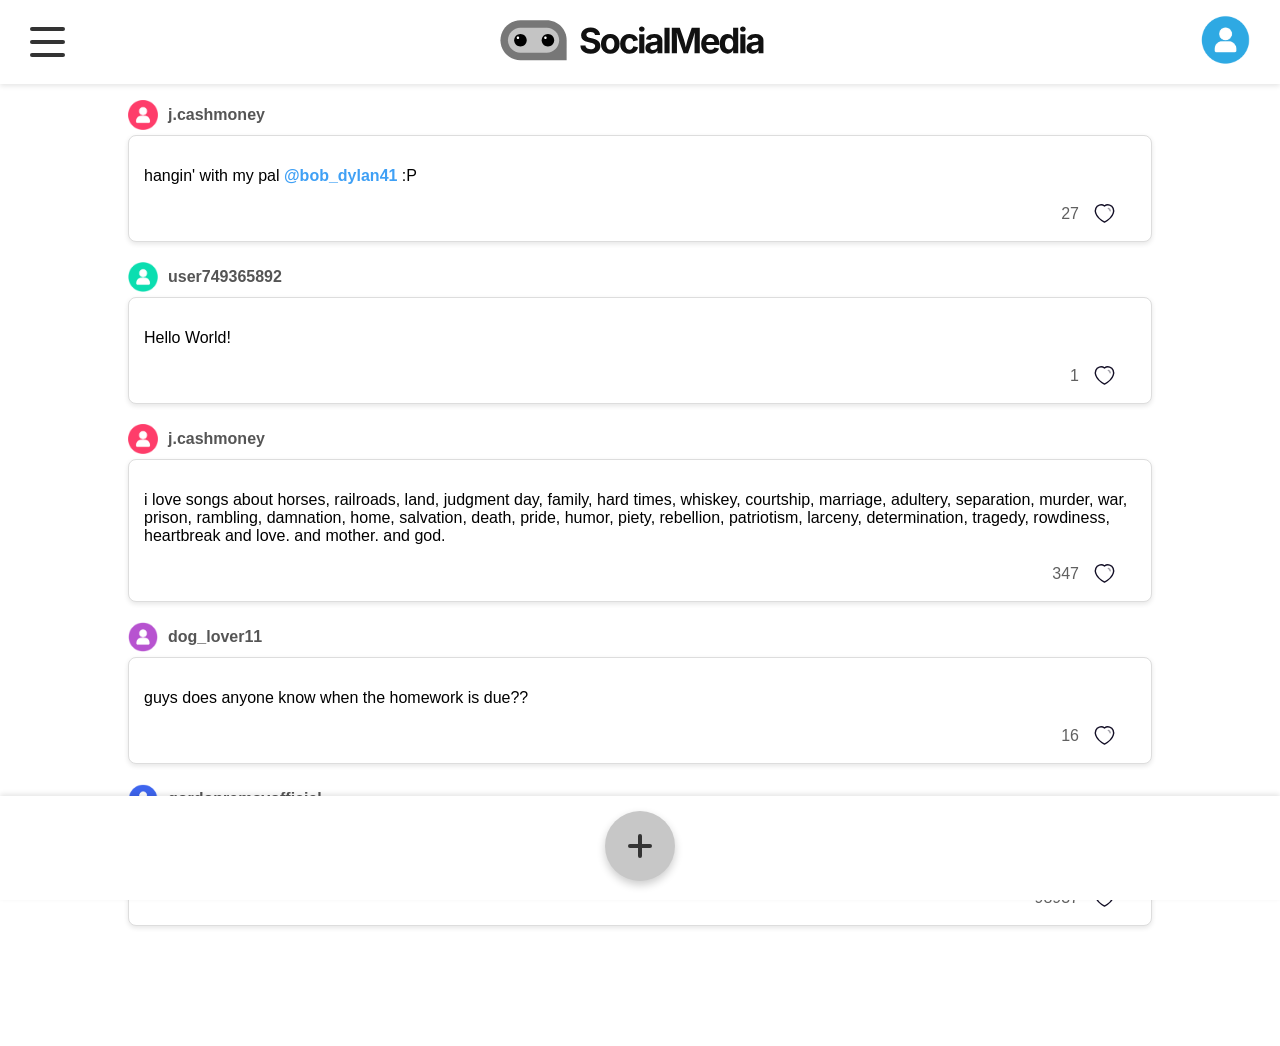
==== index.html @ b09e9049 "index" ====
<!DOCTYPE html>
<html lang="en">
<head>
    <meta charset="UTF-8">
    <meta name="viewport" content="width=device-width, initial-scale=1.0">
    <title>Homepage</title>
    <link rel="stylesheet" href="../global.css">
    <link rel="stylesheet" href="homepage.css">
</head>
<body>
    <div class="navbar">
        <div class="hamburger" id="hamburger-btn">
            <div class="line"></div>
            <div class="line"></div>
            <div class="line"></div>
        </div>
        <div>
            <a href="index.html"> <img src="../images/logoipsum-custom-logo.svg" alt="logo"></a>
        </div>
        <div class="myprofile">
            <img src="../images/sky-pfp.png" alt="sky pfp icon" style="width: 50px; height: 50px;">
        </div>
    </div>
    
    <div class="post-container">
        <div class="post bob-post" id="bob-post-1" style="display: none;">
            <div class="username"> <img src="../images/green-pfp.png" alt="green pfp icon" style="width: 30px; height: 30px; margin-right: 10px;"><a href="../Sam/user-profile.html">bob_dylan41</a></div>
            <div class="content" id="profile-p2">
                <p> hangin' with my pal <span class="mention">@j.cashmoney</span> :P</p>
                <div class="like-container">
                    <span class="counter">14</span>
                    <button type="button" class="likeButton">
                        <svg class="heart-icon" viewBox="0 0 24 24" width="23" height="23" xmlns="http://www.w3.org/2000/svg">
                            <path class="heart-main" fill-rule="evenodd" clip-rule="evenodd" d="M2.87187 11.5983C1.79887 8.24832 3.05287 4.41932 6.56987 3.28632C8.41987 2.68932 10.4619 3.04132 11.9999 4.19832C13.4549 3.07332 15.5719 2.69332 17.4199 3.28632C20.9369 4.41932 22.1989 8.24832 21.1269 11.5983C19.4569 16.9083 11.9999 20.9983 11.9999 20.9983C11.9999 20.9983 4.59787 16.9703 2.87187 11.5983Z" stroke="#130F26" stroke-width="1.5" stroke-linecap="round" stroke-linejoin="round"/>
                            <path class="heart-shine" opacity="0.4" d="M16 6.69995C17.07 7.04595 17.826 8.00095 17.917 9.12195" stroke="#130F26" stroke-width="1.5" stroke-linecap="round" stroke-linejoin="round"/>
                        </svg>
                    </button>
                </div>
            </div>
        </div>
        <div class="post" id="p5">
            <div class="username"> <img src="../images/pink-pfp.png" alt="pink pfp icon" style="width: 30px; height: 30px; margin-right: 10px;">j.cashmoney</div>
                <div class="content">
                <p>hangin' with my pal <a href= "../Sam/user-profile.html" class="mention">@bob_dylan41</a> :P</p>
                    <div class="like-container">
                        <span class= "counter">27</span>
                        <button type="button" class="likeButton">
                            <svg class="heart-icon" viewBox="0 0 24 24" width="23" height="23" xmlns="http://www.w3.org/2000/svg">
                                <path class="heart-main" fill-rule="evenodd" clip-rule="evenodd" d="M2.87187 11.5983C1.79887 8.24832 3.05287 4.41932 6.56987 3.28632C8.41987 2.68932 10.4619 3.04132 11.9999 4.19832C13.4549 3.07332 15.5719 2.69332 17.4199 3.28632C20.9369 4.41932 22.1989 8.24832 21.1269 11.5983C19.4569 16.9083 11.9999 20.9983 11.9999 20.9983C11.9999 20.9983 4.59787 16.9703 2.87187 11.5983Z" stroke="#130F26" stroke-width="1.5" stroke-linecap="round" stroke-linejoin="round"/>
                                <path class="heart-shine" opacity="0.4" d="M16 6.69995C17.07 7.04595 17.826 8.00095 17.917 9.12195" stroke="#130F26" stroke-width="1.5" stroke-linecap="round" stroke-linejoin="round"/>
                            </svg>
                        </button>
                    </div>
                </div>
            </div>
        <div class="post" id="p4">
            <div class="username"> <img src="../images/aqua-pfp.png" alt="aqua pfp icon" style="width: 30px; height: 30px; margin-right: 10px;">user749365892</div>
            <div class="content">
                <p>Hello World!</p>
                <div class="like-container">
                    <span class= "counter">1</span>
                    <button type="button" class="likeButton">
                        <svg class="heart-icon" viewBox="0 0 24 24" width="23" height="23" xmlns="http://www.w3.org/2000/svg">
                            <path class="heart-main" fill-rule="evenodd" clip-rule="evenodd" d="M2.87187 11.5983C1.79887 8.24832 3.05287 4.41932 6.56987 3.28632C8.41987 2.68932 10.4619 3.04132 11.9999 4.19832C13.4549 3.07332 15.5719 2.69332 17.4199 3.28632C20.9369 4.41932 22.1989 8.24832 21.1269 11.5983C19.4569 16.9083 11.9999 20.9983 11.9999 20.9983C11.9999 20.9983 4.59787 16.9703 2.87187 11.5983Z" stroke="#130F26" stroke-width="1.5" stroke-linecap="round" stroke-linejoin="round"/>
                            <path class="heart-shine" opacity="0.4" d="M16 6.69995C17.07 7.04595 17.826 8.00095 17.917 9.12195" stroke="#130F26" stroke-width="1.5" stroke-linecap="round" stroke-linejoin="round"/>
                        </svg>
                    </button>
                </div>
            </div>
        </div>
        <div class="post bob-post" id="bob-post-2" style="display: none;">
            <div class="username"> <img src="../images/green-pfp.png" alt="green pfp icon" style="width: 30px; height: 30px; margin-right: 10px;">bob_dylan41</div>
            <div class="content">
                <p>just wrote a new song about railroads</p>
                <div class="like-container">
                    <span class="counter">42</span>
                    <button type="button" class="likeButton">
                        <svg class="heart-icon" viewBox="0 0 24 24" width="23" height="23" xmlns="http://www.w3.org/2000/svg">
                            <path class="heart-main" fill-rule="evenodd" clip-rule="evenodd" d="M2.87187 11.5983C1.79887 8.24832 3.05287 4.41932 6.56987 3.28632C8.41987 2.68932 10.4619 3.04132 11.9999 4.19832C13.4549 3.07332 15.5719 2.69332 17.4199 3.28632C20.9369 4.41932 22.1989 8.24832 21.1269 11.5983C19.4569 16.9083 11.9999 20.9983 11.9999 20.9983C11.9999 20.9983 4.59787 16.9703 2.87187 11.5983Z" stroke="#130F26" stroke-width="1.5" stroke-linecap="round" stroke-linejoin="round"/>
                            <path class="heart-shine" opacity="0.4" d="M16 6.69995C17.07 7.04595 17.826 8.00095 17.917 9.12195" stroke="#130F26" stroke-width="1.5" stroke-linecap="round" stroke-linejoin="round"/>  
                        </svg>
                    </button>
                </div>
            </div>
        </div> 
        <div class="post" id="p3">
            <div class="username"> <img src="../images/pink-pfp.png" alt="pink pfp icon" style="width: 30px; height: 30px; margin-right: 10px;">j.cashmoney</div>
                <div class="content">
                    <p>i love songs about horses, railroads, land, judgment day, family, hard times, whiskey, courtship, marriage, adultery, separation, murder, war, prison, rambling, damnation, home, salvation, death, pride, humor, piety, rebellion, patriotism, larceny, determination, tragedy, rowdiness, heartbreak and love. and mother. and god.</p>
                    <div class="like-container">
                        <span class= "counter">347</span>
                        <button type="button" class="likeButton">
                            <svg class="heart-icon" viewBox="0 0 24 24" width="23" height="23" xmlns="http://www.w3.org/2000/svg">
                                <path class="heart-main" fill-rule="evenodd" clip-rule="evenodd" d="M2.87187 11.5983C1.79887 8.24832 3.05287 4.41932 6.56987 3.28632C8.41987 2.68932 10.4619 3.04132 11.9999 4.19832C13.4549 3.07332 15.5719 2.69332 17.4199 3.28632C20.9369 4.41932 22.1989 8.24832 21.1269 11.5983C19.4569 16.9083 11.9999 20.9983 11.9999 20.9983C11.9999 20.9983 4.59787 16.9703 2.87187 11.5983Z" stroke="#130F26" stroke-width="1.5" stroke-linecap="round" stroke-linejoin="round"/>
                                <path class="heart-shine" opacity="0.4" d="M16 6.69995C17.07 7.04595 17.826 8.00095 17.917 9.12195" stroke="#130F26" stroke-width="1.5" stroke-linecap="round" stroke-linejoin="round"/>
                            </svg>
                        </button>
                    </div>
                </div>
            </div>
        <div class="post" id="p2">
            <div class="username"> <img src="../images/purple-pfp.png" alt="purple pfp icon" style="width: 30px; height: 30px; margin-right: 10px;">dog_lover11</div>
                <div class="content">
                    <p>guys does anyone know when the homework is due??</p>
                    <div class="like-container">
                        <span class= "counter">16</span>
                        <button type="button" class="likeButton">
                            <svg class="heart-icon" viewBox="0 0 24 24" width="23" height="23" xmlns="http://www.w3.org/2000/svg">
                                <path class="heart-main" fill-rule="evenodd" clip-rule="evenodd" d="M2.87187 11.5983C1.79887 8.24832 3.05287 4.41932 6.56987 3.28632C8.41987 2.68932 10.4619 3.04132 11.9999 4.19832C13.4549 3.07332 15.5719 2.69332 17.4199 3.28632C20.9369 4.41932 22.1989 8.24832 21.1269 11.5983C19.4569 16.9083 11.9999 20.9983 11.9999 20.9983C11.9999 20.9983 4.59787 16.9703 2.87187 11.5983Z" stroke="#130F26" stroke-width="1.5" stroke-linecap="round" stroke-linejoin="round"/>
                                <path class="heart-shine" opacity="0.4" d="M16 6.69995C17.07 7.04595 17.826 8.00095 17.917 9.12195" stroke="#130F26" stroke-width="1.5" stroke-linecap="round" stroke-linejoin="round"/>
                            </svg>
                        </button>
                    </div>
                </div>
            </div>
        <div class="post" id="p1">
            <div class="username"> <img src="../images/blue-pfp.png" alt="blue pfp icon" style="width: 30px; height: 30px; margin-right: 10px;">gordonramsyofficial</div>
                <div class="content">
                    <p>Having a snack</p>
                    <div class="like-container">
                        <span class= "counter">98937</span>
                        <button type="button" class="likeButton">
                            <svg class="heart-icon" viewBox="0 0 24 24" width="23" height="23" xmlns="http://www.w3.org/2000/svg">
                                <path class="heart-main" fill-rule="evenodd" clip-rule="evenodd" d="M2.87187 11.5983C1.79887 8.24832 3.05287 4.41932 6.56987 3.28632C8.41987 2.68932 10.4619 3.04132 11.9999 4.19832C13.4549 3.07332 15.5719 2.69332 17.4199 3.28632C20.9369 4.41932 22.1989 8.24832 21.1269 11.5983C19.4569 16.9083 11.9999 20.9983 11.9999 20.9983C11.9999 20.9983 4.59787 16.9703 2.87187 11.5983Z" stroke="#130F26" stroke-width="1.5" stroke-linecap="round" stroke-linejoin="round"/>
                                <path class="heart-shine" opacity="0.4" d="M16 6.69995C17.07 7.04595 17.826 8.00095 17.917 9.12195" stroke="#130F26" stroke-width="1.5" stroke-linecap="round" stroke-linejoin="round"/>
                            </svg>
                        </button>
                    </div>
                </div>
            </div>
        </div>
    </div>
    <div class="footer">
        <a href = "new-post.html">
            <button class="add-button">
                <div class="line horizontal"></div>
                <div class="line vertical"></div>
            </button> 
        </a>
    </div>

</body>
</html>

<script>
function initLikes() {
    var likeButtons = document.querySelectorAll(".likeButton");

    likeButtons.forEach((button) => {
        var post = button.closest(".post");
        if (!post || !post.id) return;
        
        var postId = post.id; 
        var counter = post.querySelector(".counter");
        var savedData = JSON.parse(localStorage.getItem(postId));

        if (savedData) {
            counter.innerHTML = savedData.count;
            if (savedData.liked) {
                button.classList.add("liked");
            } else {
                button.classList.remove("liked");
            }
        }
    button.onclick = () => {
            let currentCount = Number(counter.innerHTML);
            let isCurrentlyLiked = button.classList.contains("liked");

            if (isCurrentlyLiked) {
                button.classList.remove("liked");
                currentCount -= 1;
            } else {
                button.classList.add("liked");
                currentCount += 1;
            }

            counter.innerHTML = currentCount;
            localStorage.setItem(postId, JSON.stringify({
                liked: !isCurrentlyLiked,
                count: currentCount
            }));
        };
    });
}


var savedPosts = JSON.parse(localStorage.getItem("posts")) || [];
var postContainer = document.querySelector(".post-container");
var firstHardcodedPost = postContainer.firstElementChild; 

savedPosts.forEach(function(post){
    var postDiv = document.createElement("div");
    postDiv.className = "post";
    postDiv.id = post.id;
    postDiv.innerHTML = `
        <div class="username">
            <img src="../images/sky-pfp.png" alt="sky pfp icon" style="width: 30px; height: 30px; margin-right: 10px;">You</div>
        </div>
        <div class="content">
            <button type="button" class="deleteButton">
                <div class="line aigu"></div>
                <div class="line grave"></div>
            </button>
            <p>${post.content}</p>
            <div class="like-container">
                <span class="counter">${post.likes}</span>
                <h4>Likes</h4>
            </div>
        </div>
    `;
    var deleteBtn = postDiv.querySelector(".deleteButton");
    deleteBtn.addEventListener("click", function() {
        postDiv.remove(); 

            var currentPosts = JSON.parse(localStorage.getItem("posts")) || [];
            var updatedPosts = currentPosts.filter(function(item) {
                return item.id !== post.id;
            });

            localStorage.setItem("posts", JSON.stringify(updatedPosts));
        });

    postContainer.insertBefore(postDiv, firstHardcodedPost);

    
    });

window.addEventListener("DOMContentLoaded", () => {
    const isFollowingBob = localStorage.getItem("followingBob") === "true";
    const bobPosts = document.querySelectorAll(".bob-post");

    if (isFollowingBob) {
        bobPosts.forEach(post => post.style.display = "block");
    }

    initLikes();
});
</script>
---- global.css ----
body {
    margin: 0;
    padding: 0;
}

/* Header */

    .navbar {
        display: flex;
        justify-content: space-between;
        align-items: center;
        padding: 15px 30px;
        background-color: #ffffff;
        box-shadow: 0 2px 5px rgba(0,0,0,0.1);
        position: fixed;
        top: 0;
        left: 0;
        width:100%;
        z-index: 1000;
        left: 0; right: 0;
    }

            .hamburger {
                width: 35px;
                height: 30px;
                background: transparent;
                border: none;
                cursor: pointer;
                display: flex;
                flex-direction: column;
                justify-content: space-between;
                padding: 0;
        }
                .hamburger:hover {transform: scale(1.1); filter: drop-shadow(0 4px 6px rgba(0, 0, 0, 0.25));}
                .hamburger:active {transform: scale(0.95);}

            .hamburger .line {
                width: 100%;
                height: 4px;
                background-color: #333;
                border-radius: 2px;
            }

            .myprofile {cursor: pointer}
                .myprofile:hover {transform:scale(1.1);filter: drop-shadow(0 4px 6px rgba(0, 0, 0, 0.25));}
                .myprofile:active {transform: scale(0.95);}

/* Footer */

    .footer {
        display: flex;
        justify-content: center;
        align-items: center;
        padding: 15px 30px;
        background-color: #ffffff;
        position: fixed;
        bottom: 0;
        width: 100%;
        box-shadow: 0 -2px 5px rgba(0,0,0,0.1);
        z-index: 1000;
    }
        .add-button {
            width: 70px;
            height: 70px;
            background-color: #c7c7c7;
            position: relative;
            padding: 0;
            border: 0;
            border-radius: 50%;
            box-sizing: border-box;
            box-shadow: 0 4px 8px rgba(0, 0, 0, 0.2);
            cursor: pointer;
    }

                .add-button:hover {
                    box-shadow: 0 6px 12px rgba(0, 0, 0, 0.25);
                    transform: scale(1.1);
                }

                .add-button:active {
                    transform: scale(0.95);
                    box-shadow: 0 2px 4px rgba(0, 0, 0, 0.2);
                }

            .add-button .line {
                background-color: #333;
                border-radius: 2px;
                position: absolute;
                top: 50%;
                left: 50%;
                transform: translate(-50%, -50%);
            }

                .add-button .horizontal {
                    width: 24px;
                    height: 4px;
                }

                .add-button .vertical {
                    width: 4px;
                    height: 24px;
                }

/* Post and like button styling */

    .post-container {
        display: flex;
        flex-direction: column;
        align-items:center;
        margin-top: 100px;
        margin-bottom: 100px;
        
    }
        
        .post {
            width: 80%;
            display: flex;
            flex-direction: column;
            align-items: flex-start;
        }
        .username {
            font-family:'Lucida Sans', 'Lucida Sans Regular', 'Lucida Grande', 'Lucida Sans Unicode', Geneva, Verdana, sans-serif;
            font-weight:600;
            color: #555555;
            text-align: left;
            display:flex;
            flex-direction: row;
            align-items: center;
            margin-bottom: 5px;
            cursor: pointer;
            
        }   
            .username:hover {color:#3780c0;}

            .username a {
            color: inherit;
            text-decoration: none;
        }
            .username a:visited {color: inherit;}

        .content {
            font-family:'Lucida Sans', 'Lucida Sans Regular', 'Lucida Grande', 'Lucida Sans Unicode', Geneva, Verdana, sans-serif;
            background-color: #ffffff;
            border: 1px solid #ddd;
            border-radius: 8px;
            margin-bottom: 20px;
            padding: 15px;
            box-shadow: 0 2px 5px rgba(0,0,0,0.1);
            width: 100%;
            position:relative
        }
        .like-container {
            display: flex;
            align-items: center;
            gap: 8px;
            justify-content: flex-end;
            color: #606060;
            font-weight:lighter;
            margin: 0;
        }

            .likeButton {
                background: transparent;
                border: none;
                padding-right: 20px;
                cursor: pointer;
                display: flex;
                align-items: center;
            }
                .heart-icon .heart-main {
                    fill: transparent;
                    stroke: #130F26;
                    transition: fill 0.2s ease, stroke 0.2s ease;
                }
                .likeButton.liked .heart-icon .heart-main {
                    fill: #ff2b56;
                    stroke: #9b1630;
                }
                .likeButton.liked .heart-icon .heart-shine {
                    stroke: #ffffff;
                    opacity: 0.8;
                }
                .likeButton:hover {transform:scale(1.2); transition:ease;}
                .likeButton:active {transform:scale(.95)}
                .likeButton.liked img {color: rgb(249, 18, 91)}
             
        .mention {
            color: #3fa0f5;
            font-weight: bold;
            cursor: pointer;
            text-decoration: none;
        }

            .mention:hover {color:#3780c0;}


    *, *::before, *::after {
  box-sizing: border-box;
}
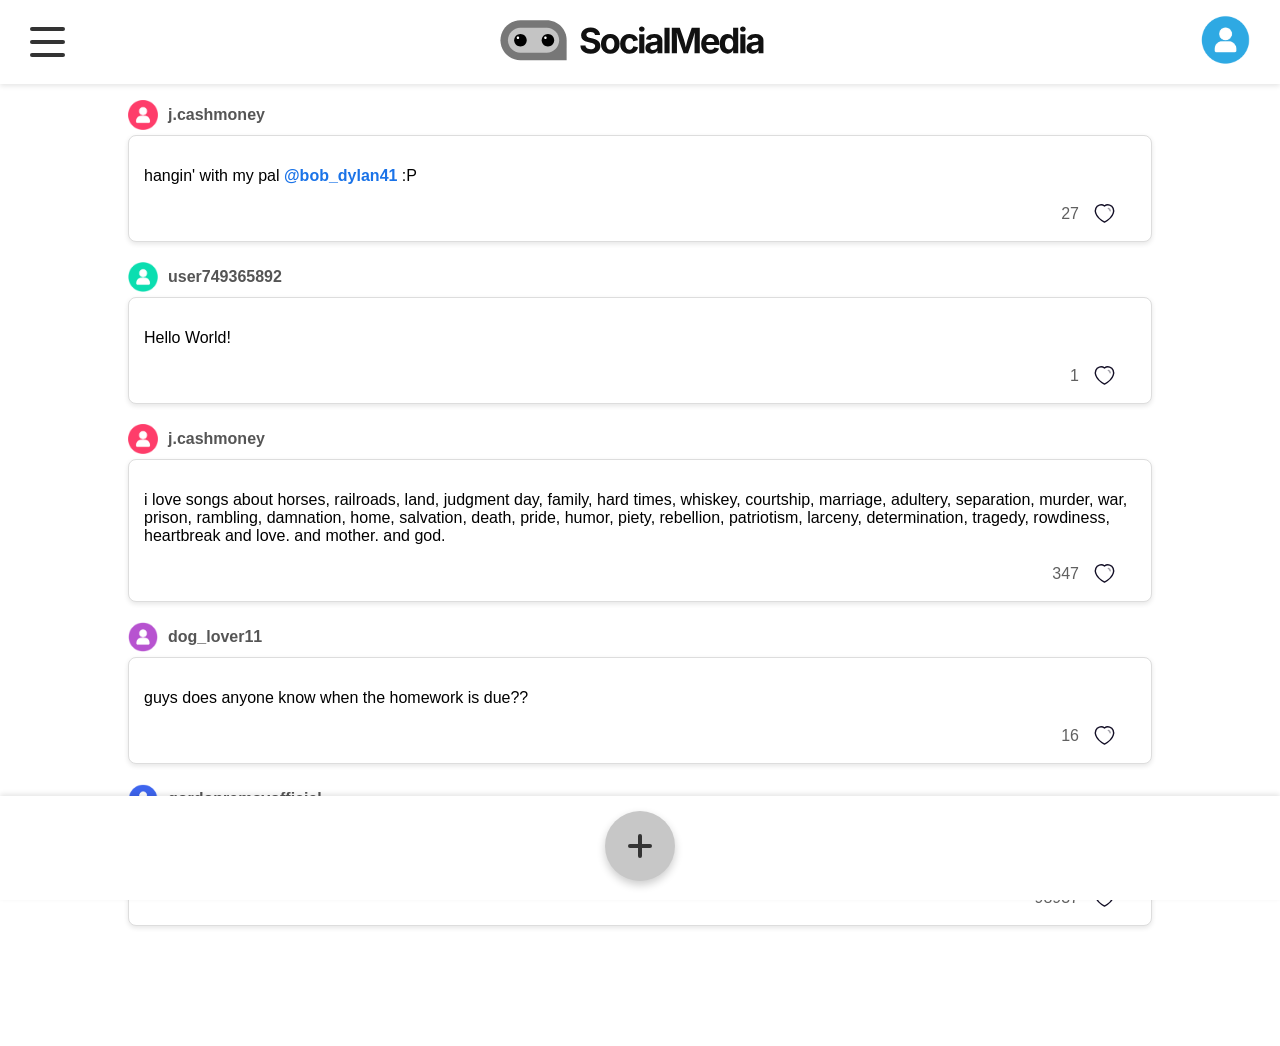
==== commit 94ffceb0: "B for bridget" ====
--- a/index.html
+++ b/index.html
@@ -4,8 +4,8 @@
     <meta charset="UTF-8">
     <meta name="viewport" content="width=device-width, initial-scale=1.0">
     <title>Homepage</title>
-    <link rel="stylesheet" href="../global.css">
-    <link rel="stylesheet" href="homepage.css">
+    <link rel="stylesheet" href="global.css">
+    <link rel="stylesheet" href="Bridget/homepage.css">
 </head>
 <body>
     <div class="navbar">
@@ -15,16 +15,16 @@
             <div class="line"></div>
         </div>
         <div>
-            <a href="index.html"> <img src="../images/logoipsum-custom-logo.svg" alt="logo"></a>
+            <a href="index.html"> <img src="images/logoipsum-custom-logo.svg" alt="logo"></a>
         </div>
         <div class="myprofile">
-            <img src="../images/sky-pfp.png" alt="sky pfp icon" style="width: 50px; height: 50px;">
+            <img src="images/sky-pfp.png" alt="sky pfp icon" style="width: 50px; height: 50px;">
         </div>
     </div>
     
     <div class="post-container">
         <div class="post bob-post" id="bob-post-1" style="display: none;">
-            <div class="username"> <img src="../images/green-pfp.png" alt="green pfp icon" style="width: 30px; height: 30px; margin-right: 10px;"><a href="../Sam/user-profile.html">bob_dylan41</a></div>
+            <div class="username"> <img src="images/green-pfp.png" alt="green pfp icon" style="width: 30px; height: 30px; margin-right: 10px;"><a href="Sam/user-profile.html">bob_dylan41</a></div>
             <div class="content" id="profile-p2">
                 <p> hangin' with my pal <span class="mention">@j.cashmoney</span> :P</p>
                 <div class="like-container">
@@ -39,9 +39,9 @@
             </div>
         </div>
         <div class="post" id="p5">
-            <div class="username"> <img src="../images/pink-pfp.png" alt="pink pfp icon" style="width: 30px; height: 30px; margin-right: 10px;">j.cashmoney</div>
-                <div class="content">
-                <p>hangin' with my pal <a href= "../Sam/user-profile.html" class="mention">@bob_dylan41</a> :P</p>
+            <div class="username"> <img src="images/pink-pfp.png" alt="pink pfp icon" style="width: 30px; height: 30px; margin-right: 10px;">j.cashmoney</div>
+                <div class="content">
+                <p>hangin' with my pal <a href= "Sam/user-profile.html" class="mention">@bob_dylan41</a> :P</p>
                     <div class="like-container">
                         <span class= "counter">27</span>
                         <button type="button" class="likeButton">
@@ -54,7 +54,7 @@
                 </div>
             </div>
         <div class="post" id="p4">
-            <div class="username"> <img src="../images/aqua-pfp.png" alt="aqua pfp icon" style="width: 30px; height: 30px; margin-right: 10px;">user749365892</div>
+            <div class="username"> <img src="images/aqua-pfp.png" alt="aqua pfp icon" style="width: 30px; height: 30px; margin-right: 10px;">user749365892</div>
             <div class="content">
                 <p>Hello World!</p>
                 <div class="like-container">
@@ -69,7 +69,7 @@
             </div>
         </div>
         <div class="post bob-post" id="bob-post-2" style="display: none;">
-            <div class="username"> <img src="../images/green-pfp.png" alt="green pfp icon" style="width: 30px; height: 30px; margin-right: 10px;">bob_dylan41</div>
+            <div class="username"> <img src="images/green-pfp.png" alt="green pfp icon" style="width: 30px; height: 30px; margin-right: 10px;">bob_dylan41</div>
             <div class="content">
                 <p>just wrote a new song about railroads</p>
                 <div class="like-container">
@@ -84,7 +84,7 @@
             </div>
         </div> 
         <div class="post" id="p3">
-            <div class="username"> <img src="../images/pink-pfp.png" alt="pink pfp icon" style="width: 30px; height: 30px; margin-right: 10px;">j.cashmoney</div>
+            <div class="username"> <img src="images/pink-pfp.png" alt="pink pfp icon" style="width: 30px; height: 30px; margin-right: 10px;">j.cashmoney</div>
                 <div class="content">
                     <p>i love songs about horses, railroads, land, judgment day, family, hard times, whiskey, courtship, marriage, adultery, separation, murder, war, prison, rambling, damnation, home, salvation, death, pride, humor, piety, rebellion, patriotism, larceny, determination, tragedy, rowdiness, heartbreak and love. and mother. and god.</p>
                     <div class="like-container">
@@ -99,7 +99,7 @@
                 </div>
             </div>
         <div class="post" id="p2">
-            <div class="username"> <img src="../images/purple-pfp.png" alt="purple pfp icon" style="width: 30px; height: 30px; margin-right: 10px;">dog_lover11</div>
+            <div class="username"> <img src="images/purple-pfp.png" alt="purple pfp icon" style="width: 30px; height: 30px; margin-right: 10px;">dog_lover11</div>
                 <div class="content">
                     <p>guys does anyone know when the homework is due??</p>
                     <div class="like-container">
@@ -114,7 +114,7 @@
                 </div>
             </div>
         <div class="post" id="p1">
-            <div class="username"> <img src="../images/blue-pfp.png" alt="blue pfp icon" style="width: 30px; height: 30px; margin-right: 10px;">gordonramsyofficial</div>
+            <div class="username"> <img src="images/blue-pfp.png" alt="blue pfp icon" style="width: 30px; height: 30px; margin-right: 10px;">gordonramsyofficial</div>
                 <div class="content">
                     <p>Having a snack</p>
                     <div class="like-container">
@@ -131,7 +131,7 @@
         </div>
     </div>
     <div class="footer">
-        <a href = "new-post.html">
+        <a href = "Bridget/new-post.html">
             <button class="add-button">
                 <div class="line horizontal"></div>
                 <div class="line vertical"></div>
@@ -194,7 +194,7 @@
     postDiv.id = post.id;
     postDiv.innerHTML = `
         <div class="username">
-            <img src="../images/sky-pfp.png" alt="sky pfp icon" style="width: 30px; height: 30px; margin-right: 10px;">You</div>
+            <img src="images/sky-pfp.png" alt="sky pfp icon" style="width: 30px; height: 30px; margin-right: 10px;">You</div>
         </div>
         <div class="content">
             <button type="button" class="deleteButton">
--- a/Bridget/homepage.css
+++ b/Bridget/homepage.css
@@ -0,0 +1,47 @@
+.deleteButton {
+    width: 20px;
+    height: 20px;
+    background: transparent;
+    border: none;
+    cursor: pointer;
+    display: flex;
+    padding-top: 10px;
+    padding-right: 38.5px;
+    float:right;
+    position:relative;
+    margin: 0;
+}
+    .deleteButton:hover {transform: scale(1.1); filter: drop-shadow(0 4px 6px rgba(0, 0, 0, 0.25));}
+    .deleteButton:active {transform: scale(0.95);}
+
+.deleteButton .line {
+    width: 14px;
+    height: 2px;
+    background-color: #333;
+    position: absolute;
+}
+    .deleteButton .line.aigu {
+        transform: rotate(45deg);
+    }
+
+    .deleteButton .line.grave {
+        transform: rotate(-45deg);
+    }
+
+h4 {
+    font-family:'Lucida Sans', 'Lucida Sans Regular', 'Lucida Grande', 'Lucida Sans Unicode', Geneva, Verdana, sans-serif;
+    font-weight:lighter;
+    color: #606060;
+    padding-right: 18px;
+    padding-bottom: 0;
+    margin: 0;
+}
+.mention {
+    font-weight: bold;
+    color: #1a73e8;
+    text-decoration: none;
+}
+
+.mention:hover {
+    text-decoration: underline;
+}
